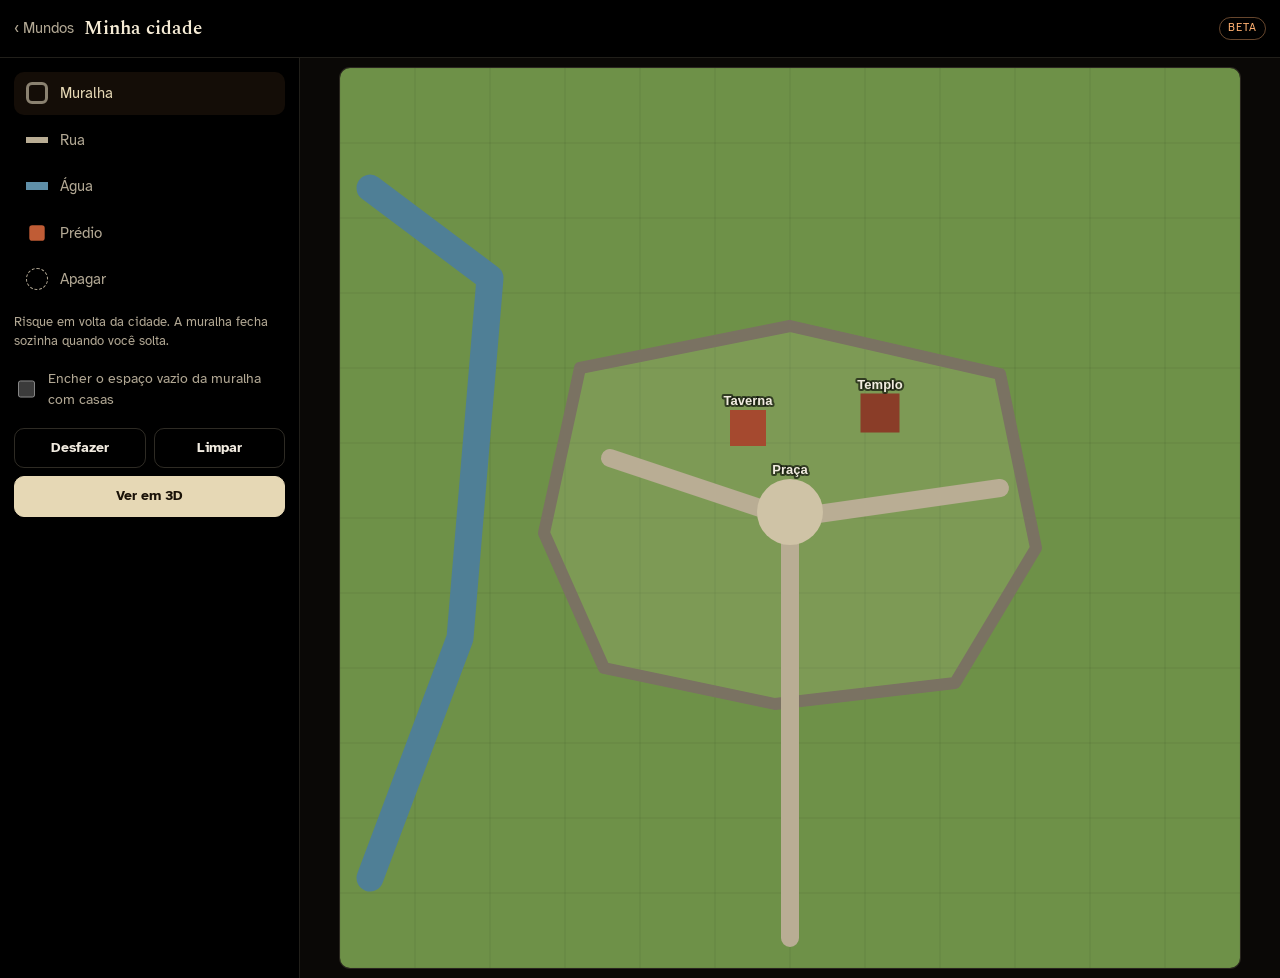
==== site/cidade-beta.html @ bd9c391f "Páginas da cidade conferem a versão sozinhas (o iPhone mostrava a versão velha) Co-Authored-By: Clau" ====
<!doctype html>
<html lang="pt-BR">
<head>
<meta charset="utf-8">
<meta name="viewport" content="width=device-width,initial-scale=1,viewport-fit=cover">
<meta name="theme-color" content="#0b0b0d">
<meta name="sm-versao" content="20261113f">
<link rel="icon" href="data:,">
<title>Desenhar cidade · Mundo de UDA</title>
<link rel="stylesheet" href="https://fonts.googleapis.com/css2?family=Spectral:wght@600&family=Atkinson+Hyperlegible:wght@400;700&display=swap">
<link rel="stylesheet" href="js/base.css?v=20261113f">
<style>
/* Cidade desenhada à mão (BETA, 13/11/2026). Escolhe o pincel e risca; "Ver em 3D" abre cidade.html?desenho=1.
   O desenho fica só neste aparelho (localStorage "sm-cidade-beta"); ainda não vai para o banco. */
html,body{height:100%}
body{display:flex;flex-direction:column;overflow:hidden;background:#000}
.cab{display:flex;align-items:center;gap:10px;padding:max(10px,env(safe-area-inset-top,0px)) max(14px,env(safe-area-inset-right,0px)) 10px max(14px,env(safe-area-inset-left,0px));border-bottom:1px solid var(--line)}
.cab input{flex:1;min-width:0;background:transparent;border:0;color:var(--titulo);font:600 19px var(--f-disp);padding:4px 0}
.beta{font-size:11px;letter-spacing:.08em;text-transform:uppercase;color:var(--brasa);border:1px solid rgba(255,176,112,.4);border-radius:99px;padding:2px 8px}
.quadro{flex:1;min-height:0;display:grid;place-items:center;padding:10px;background:#0a0806}
canvas{touch-action:none;border-radius:10px;box-shadow:0 0 0 1px var(--line);max-width:100%;max-height:100%;aspect-ratio:1}
.dica{font-size:13px;color:var(--mute);text-align:center;padding:6px 14px 0;min-height:24px}
.tipos{display:flex;gap:6px;overflow-x:auto;padding:8px max(14px,env(safe-area-inset-left,0px)) 0}
.tipos button{all:unset;cursor:pointer;flex:none;border:1px solid var(--line);border-radius:99px;padding:6px 12px;font-size:13px;color:var(--mute)}
.tipos button[aria-pressed=true]{background:var(--perg);color:#1a1510;border-color:var(--perg);font-weight:700}
.ferr{display:grid;grid-template-columns:repeat(5,1fr);padding:8px 4px 4px}
.ferr button{all:unset;cursor:pointer;display:grid;justify-items:center;gap:3px;padding:6px 2px;font-size:12px;color:var(--mute);border-radius:10px}
.ferr button[aria-pressed=true]{color:var(--perg);background:var(--card)}
.ferr i{width:22px;height:22px;border-radius:6px;display:block}
.chave{display:flex;gap:10px;align-items:center;padding:4px max(14px,env(safe-area-inset-left,0px));font-size:14px;color:var(--mute)}.chave input{width:20px;height:20px;accent-color:#e6d8b5}
.acoes{display:grid;grid-template-columns:1fr 1fr 1.6fr;gap:8px;padding:6px max(14px,env(safe-area-inset-right,0px)) max(12px,env(safe-area-inset-bottom,0px)) max(14px,env(safe-area-inset-left,0px))}
.acoes .bt{padding:11px 6px;font-size:14px}
button:focus-visible{outline:2px solid var(--brasa)}
@media (min-width:900px){body{flex-direction:row;flex-wrap:wrap}.cab{width:100%}.quadro{order:2}.painel{order:1;width:300px;border-right:1px solid var(--line);display:flex;flex-direction:column;justify-content:flex-start;padding-top:14px}.ferr{grid-template-columns:1fr;gap:4px;padding:0 14px}.ferr button{grid-template-columns:22px 1fr;justify-items:start;align-items:center;gap:12px;padding:10px 12px;font-size:15px}.tipos{flex-wrap:wrap;padding:10px 14px}.acoes{grid-template-columns:1fr 1fr;padding:14px}.acoes .pri{grid-column:1/-1}.dica{text-align:left;padding:12px 14px}}
</style>
<script>/* confere a versão como o resto do site (comum.js não entra nesta página): página velha no iPhone recarrega uma vez */
(async () => { const m = document.querySelector('meta[name="sm-versao"]'); if (!m) return; try { const r = await fetch("versao.json?t=" + Date.now(), { cache: "no-store" }); const v = (await r.json()).v; if (!v || v === m.content) return; const k = "sm-recarregou-" + location.pathname + v; if (sessionStorage.getItem(k)) return; sessionStorage.setItem(k, "1"); const u = new URL(location.href); u.searchParams.set("v", v); location.replace(u.href) } catch (e) { } })();
addEventListener("visibilitychange", () => { if (!document.hidden) fetch("versao.json?t=" + Date.now(), { cache: "no-store" }).then(r => r.json()).then(j => { const m = document.querySelector('meta[name="sm-versao"]'); if (m && j.v && j.v !== m.content) { const u = new URL(location.href); u.searchParams.set("v", j.v); location.replace(u.href) } }).catch(() => { }) });</script>
</head>
<body>
<div class="cab">
  <a class="lnk" href="index.html?aba=mundos">‹ Mundos</a>
  <input id="nome" maxlength="40" value="Minha cidade" aria-label="Nome da cidade">
  <span class="beta">beta</span>
</div>
<div class="painel">
  <div class="ferr" role="group" aria-label="Pincel">
    <button type="button" data-f="muralha" aria-pressed="true"><i style="border:3px solid #8a8170"></i>Muralha</button>
    <button type="button" data-f="rua" aria-pressed="false"><i style="background:linear-gradient(transparent 38%,#b9ad94 38% 62%,transparent 62%)"></i>Rua</button>
    <button type="button" data-f="agua" aria-pressed="false"><i style="background:linear-gradient(transparent 30%,#5f8fa8 30% 70%,transparent 70%)"></i>Água</button>
    <button type="button" data-f="predio" aria-pressed="false"><i style="background:#c05c35;border-radius:4px;transform:scale(.7)"></i>Prédio</button>
    <button type="button" data-f="apagar" aria-pressed="false"><i style="border:1.6px dashed var(--mute);border-radius:50%"></i>Apagar</button>
  </div>
  <div class="tipos" id="tipos" hidden role="group" aria-label="Tipo de prédio">
    <button type="button" data-t="casa" aria-pressed="true">Casa</button>
    <button type="button" data-t="taverna" aria-pressed="false">Taverna</button>
    <button type="button" data-t="templo" aria-pressed="false">Templo</button>
    <button type="button" data-t="torre" aria-pressed="false">Torre</button>
    <button type="button" data-t="praca" aria-pressed="false">Praça</button>
  </div>
  <p class="dica" id="dica"></p>
  <label class="chave"><input type="checkbox" id="encher"><span>Encher o espaço vazio da muralha com casas</span></label>
  <div class="acoes">
    <button class="bt sec" id="bt-desfazer" type="button">Desfazer</button>
    <button class="bt sec" id="bt-limpar" type="button">Limpar</button>
    <button class="bt pri" id="bt-3d" type="button">Ver em 3D</button>
  </div>
</div>
<div class="quadro"><canvas id="cv" width="900" height="900" aria-label="Planta da cidade: desenhe com o dedo ou o mouse"></canvas></div>

<script>
const $ = s => document.querySelector(s), cv = $("#cv"), x = cv.getContext("2d"), MEIA = 150, CHAVE = "sm-cidade-beta";
const DICAS = { muralha: "Risque em volta da cidade. A muralha fecha sozinha quando você solta.", rua: "Risque as ruas. Onde a rua cruza a muralha nasce um portão; sem rua, o portão fica ao sul.", agua: "Risque um rio. Para um lago, risque em volta e volte ao começo. Rua por cima da água vira ponte.", predio: "Escolha o tipo e toque onde ele fica.", apagar: "Toque numa rua, rio ou prédio para apagar." };
let F = "muralha", TIPO = "casa", D = ler(), HIST = [], traco = null, LIMPAR = 0;
function ler() { try { const d = JSON.parse(localStorage.getItem(CHAVE)); if (d && typeof d === "object") return { nome: d.nome || "Minha cidade", encher: !!d.encher, muralha: d.muralha || null, ruas: d.ruas || [], agua: d.agua || [], predios: d.predios || [] } } catch (e) { } return exemplo() }
/* primeira vez: um exemplo pronto, para ver como funciona */
function exemplo() { return { nome: "Minha cidade", encher: false, muralha: [[-70, -50], [0, -64], [70, -48], [82, 10], [55, 55], [-5, 62], [-62, 50], [-82, 5]], ruas: [[[0, 140], [0, 0], [-60, -20]], [[0, 0], [70, -10]]], agua: [[[-140, -110], [-100, -80], [-110, 40], [-140, 120]]], predios: [{ x: 0, z: -2, t: "praca" }, { x: -14, z: -30, t: "taverna" }, { x: 30, z: -35, t: "templo" }] } }
function gravar() { D.nome = $("#nome").value.trim() || "Minha cidade"; try { localStorage.setItem(CHAVE, JSON.stringify(D)) } catch (e) { } }
function guardarHist() { HIST.push(JSON.stringify(D)); if (HIST.length > 60) HIST.shift() }
$("#nome").value = D.nome; $("#nome").oninput = gravar;
$("#encher").checked = !!D.encher; $("#encher").onchange = e => { D.encher = e.target.checked; gravar() };

/* metros ⇄ tela */
const k = () => cv.width / (2 * MEIA), aTela = p => [(p[0] + MEIA) * k(), (p[1] + MEIA) * k()];
function aMundo(e) { const r = cv.getBoundingClientRect(); return [Math.round(((e.clientX - r.left) / r.width * 2 - 1) * MEIA * 10) / 10, Math.round(((e.clientY - r.top) / r.height * 2 - 1) * MEIA * 10) / 10] }
/* risco à mão vira poucos pontos (Douglas-Peucker, 2,5 m) */
function simplificar(P, tol) { if (P.length < 3) return P; const a = P[0], b = P[P.length - 1]; let im = 0, dm = 0; for (let i = 1; i < P.length - 1; i++) { const d = dSeg(P[i], a, b); if (d > dm) { dm = d; im = i } } return dm > tol ? simplificar(P.slice(0, im + 1), tol).slice(0, -1).concat(simplificar(P.slice(im), tol)) : [a, b] }
function dSeg(p, a, b) { const dx = b[0] - a[0], dz = b[1] - a[1], L2 = dx * dx + dz * dz || 1, t = Math.max(0, Math.min(1, ((p[0] - a[0]) * dx + (p[1] - a[1]) * dz) / L2)); return Math.hypot(p[0] - a[0] - t * dx, p[1] - a[1] - t * dz) }
const lago = l => l.length >= 3 && Math.hypot(l[0][0] - l[l.length - 1][0], l[0][1] - l[l.length - 1][1]) < 15;   // risco de água que volta ao começo = lago (a cidade 3D usa a mesma regra)
const dLinha = (p, l) => { let d = 1e9; for (let i = 1; i < l.length; i++) d = Math.min(d, dSeg(p, l[i - 1], l[i])); return d };

function desenhar() {
  const K = k(); x.fillStyle = "#6e9148"; x.fillRect(0, 0, cv.width, cv.height);
  x.strokeStyle = "rgba(0,0,0,.08)"; x.lineWidth = 1; for (let m = -MEIA; m <= MEIA; m += 25) { const t = (m + MEIA) * K; x.beginPath(); x.moveTo(t, 0); x.lineTo(t, cv.height); x.moveTo(0, t); x.lineTo(cv.width, t); x.stroke() }
  const linha = (l, cor, larg, fechar) => { if (!l || l.length < 2) return; x.strokeStyle = cor; x.lineWidth = larg * K; x.lineCap = x.lineJoin = "round"; x.beginPath(); l.forEach((p, i) => { const [a, b] = aTela(p); i ? x.lineTo(a, b) : x.moveTo(a, b) }); if (fechar) x.closePath(); x.stroke() };
  D.agua.forEach(l => { if (lago(l)) { x.fillStyle = "#4f7f96"; x.beginPath(); l.forEach((p, i) => { const [a, b] = aTela(p); i ? x.lineTo(a, b) : x.moveTo(a, b) }); x.closePath(); x.fill() } else linha(l, "#4f7f96", 9) });
  if (D.muralha) { x.fillStyle = "rgba(230,216,181,.12)"; x.beginPath(); D.muralha.forEach((p, i) => { const [a, b] = aTela(p); i ? x.lineTo(a, b) : x.moveTo(a, b) }); x.closePath(); x.fill(); linha(D.muralha, "#7a7262", 4, true) }
  D.ruas.forEach(l => linha(l, "#b9ad94", 6));
  const COR = { casa: "#b5512f", taverna: "#a5492f", templo: "#8a3d28", torre: "#6e3424", praca: "#cfc3a6" }, TAM = { casa: 8, taverna: 12, templo: 13, torre: 6, praca: 22 }, NOME = { casa: "Casa", taverna: "Taverna", templo: "Templo", torre: "Torre", praca: "Praça" };
  D.predios.forEach(p => { const [a, b] = aTela([p.x, p.z]), s = TAM[p.t] * K; x.fillStyle = COR[p.t] || COR.casa; if (p.t === "praca") { x.beginPath(); x.arc(a, b, s / 2, 0, 6.29); x.fill() } else x.fillRect(a - s / 2, b - s / 2, s, s);
    x.font = "600 " + Math.round(13 * K / 3) + "px 'Atkinson Hyperlegible',sans-serif"; x.textAlign = "center"; x.lineWidth = 4; x.strokeStyle = "rgba(0,0,0,.6)"; x.strokeText(NOME[p.t], a, b - s / 2 - 5); x.fillStyle = "#f1ebe0"; x.fillText(NOME[p.t], a, b - s / 2 - 5) });
  if (traco) linha(traco.p, F === "agua" ? "#5f8fa8" : F === "rua" ? "#b9ad94" : "#7a7262", F === "agua" ? 9 : F === "rua" ? 6 : 4);
}

cv.addEventListener("pointerdown", e => { cv.setPointerCapture(e.pointerId); const p = aMundo(e);
  if (F === "predio") { guardarHist(); D.predios.push({ x: p[0], z: p[1], t: TIPO }); gravar(); desenhar(); return }
  if (F === "apagar") { apagarPerto(p); return }
  traco = { id: e.pointerId, p: [p] }; desenhar() });
cv.addEventListener("pointermove", e => { if (!traco || e.pointerId !== traco.id) return; const p = aMundo(e), u = traco.p[traco.p.length - 1]; if (Math.hypot(p[0] - u[0], p[1] - u[1]) > 1.5) { traco.p.push(p); desenhar() } });
const soltar = e => { if (!traco || e.pointerId !== traco.id) return; let P = simplificar(traco.p, 2.5); traco = null;
  if (P.length >= 2 && Math.hypot(P[0][0] - P[P.length - 1][0], P[0][1] - P[P.length - 1][1]) + P.length > 4) { guardarHist();
    if (F === "muralha") { if (Math.hypot(P[0][0] - P[P.length - 1][0], P[0][1] - P[P.length - 1][1]) < 12) P.pop(); if (P.length >= 3) D.muralha = P; else HIST.pop() }
    else (F === "rua" ? D.ruas : D.agua).push(P); gravar() }
  desenhar() };
cv.addEventListener("pointerup", soltar); cv.addEventListener("pointercancel", soltar);
function apagarPerto(p) {
  let melhor = null, dm = 10;
  D.predios.forEach((q, i) => { const d = Math.hypot(q.x - p[0], q.z - p[1]); if (d < dm) { dm = d; melhor = () => D.predios.splice(i, 1) } });
  D.ruas.forEach((l, i) => { const d = dLinha(p, l); if (d < dm) { dm = d; melhor = () => D.ruas.splice(i, 1) } });
  D.agua.forEach((l, i) => { const d = dLinha(p, l); if (d < dm) { dm = d; melhor = () => D.agua.splice(i, 1) } });
  if (D.muralha) { const d = dLinha(p, [...D.muralha, D.muralha[0]]); if (d < dm) { dm = d; melhor = () => D.muralha = null } }
  if (melhor) { guardarHist(); melhor(); gravar(); desenhar() }
}

document.querySelectorAll(".ferr [data-f]").forEach(b => b.onclick = () => { F = b.dataset.f; document.querySelectorAll(".ferr [data-f]").forEach(c => c.setAttribute("aria-pressed", String(c === b))); $("#tipos").hidden = F !== "predio"; $("#dica").textContent = DICAS[F] });
document.querySelectorAll("#tipos [data-t]").forEach(b => b.onclick = () => { TIPO = b.dataset.t; document.querySelectorAll("#tipos [data-t]").forEach(c => c.setAttribute("aria-pressed", String(c === b))) });
$("#bt-desfazer").onclick = () => { const h = HIST.pop(); if (h) { D = JSON.parse(h); gravar(); desenhar() } };
$("#bt-limpar").onclick = e => { const b = e.currentTarget; if (!LIMPAR) { LIMPAR = 1; b.textContent = "Toque de novo"; setTimeout(() => { LIMPAR = 0; b.textContent = "Limpar" }, 2500); return }
  LIMPAR = 0; b.textContent = "Limpar"; guardarHist(); D = { nome: D.nome, encher: D.encher, muralha: null, ruas: [], agua: [], predios: [] }; gravar(); desenhar() };
$("#bt-3d").onclick = () => { gravar(); location.href = "cidade.html?desenho=1&v=" + encodeURIComponent((document.querySelector('meta[name="sm-versao"]') || {}).content || "") + "&nome=" + encodeURIComponent(D.nome) };
$("#dica").textContent = DICAS[F]; gravar(); desenhar();
</script>
</body>
</html>
---- site/js/base.css ----
/* Sala de Mesa: visual Brasa viva (aprovado em 04/11/2026). Preto puro, pergaminho e brasa. Um só visual, não muda com o tema do aparelho.
   Desde 06/11/2026: Entrar e Mesa com um sombreado parado (js/brasa.js, sem fagulhas); Início com o mundo em 3D no topo (js/globo.js). */
:root{
  --bg:#000; --ink:#f1ebe0; --mute:#b2a894; --line:rgba(230,216,181,.14); --card:#140d07; --campo:#150e08; --borda:rgba(230,216,181,.2);
  --erro:#ff9a6a; --ok:#b9d3a6; --perg:#e6d8b5; --brasa:#ffb070; --titulo:#f6ecd6;
  --f-disp:"Spectral",Georgia,serif; --f-ui:"Atkinson Hyperlegible",system-ui,-apple-system,sans-serif;
  color-scheme:dark;
}
*{box-sizing:border-box}
html,body{margin:0;background:var(--bg);color:var(--ink)}
body{font:16px/1.5 var(--f-ui);-webkit-text-size-adjust:100%}
[hidden]{display:none!important}
/* fundo animado (js/brasa.js): atrás de tudo, sem pegar toque */
.sm-fundo,.sm-veu{position:fixed;inset:0;width:100%;height:100%;pointer-events:none;z-index:0}
.pag{position:relative;z-index:1;max-width:560px;margin:0 auto;padding:max(18px,env(safe-area-inset-top,0px)) max(16px,env(safe-area-inset-right,0px)) max(40px,env(safe-area-inset-bottom,0px)) max(16px,env(safe-area-inset-left,0px));display:grid;gap:26px}
h1{font:600 44px/1.05 var(--f-disp);margin:0;text-wrap:balance;color:var(--titulo)}
h2{font:600 22px/1.2 var(--f-disp);margin:0 0 10px;text-wrap:balance;color:var(--perg)}
@media (max-width:480px){h1{font-size:38px}}
p{margin:0}
a{color:inherit}
.mute{color:var(--mute)}
.nota{color:var(--mute);font-size:14px}
.topo{display:flex;justify-content:space-between;align-items:baseline;gap:12px}
.lnk{background:none;border:0;color:var(--mute);font:inherit;font-size:15px;padding:6px 0;cursor:pointer;text-decoration:none}
.bt{display:block;width:100%;border-radius:10px;padding:13px 0;text-align:center;font:700 16px/1.2 var(--f-ui);background:var(--perg);color:#1a1208;border:1px solid var(--perg);cursor:pointer;text-decoration:none}
.bt.sec{background:transparent;color:var(--ink);border-color:var(--borda)}
.bt:disabled{opacity:.45;cursor:default}
.bt.conf,.mini-bt.conf{background:#5a2a22;border-color:#5a2a22;color:var(--ink)}
.duas{display:grid;grid-template-columns:1fr 1fr;gap:10px}
.campo{display:grid;gap:6px}
.campo span{font-size:14px;color:var(--mute)}
input,select{width:100%;font:16px var(--f-ui);color:var(--ink);background:var(--campo);border:1px solid var(--borda);border-radius:10px;padding:12px 13px}
input:focus-visible,select:focus-visible,button:focus-visible,a:focus-visible{outline:2px solid var(--perg);outline-offset:2px}
.form{display:grid;gap:12px}
.caixa{background:rgba(30,16,6,.55);border:1px solid rgba(255,160,90,.28);border-radius:12px;padding:16px;display:grid;gap:12px}
.msg{font-size:14px;min-height:1em}
.msg.erro{color:var(--erro)}.msg.ok{color:var(--ok)}
.lista{display:grid}
.item{display:grid;grid-template-columns:1fr auto;gap:2px 12px;align-items:center;padding:14px 2px;border-bottom:1px solid var(--line);background:none;border-left:0;border-right:0;border-top:0;color:inherit;font:inherit;text-align:left;width:100%;cursor:pointer;text-decoration:none}
.item b{font-weight:700}
.item small{grid-column:1;color:var(--mute);font-size:14px}
.item .seta{grid-row:1/3;grid-column:2;color:var(--mute);font-size:20px}
.vazio{color:var(--mute);padding:6px 0 2px}
.tag{font-size:12px;font-weight:700;border:1px solid var(--borda);border-radius:10px;padding:2px 8px;color:var(--mute)}
.mini-bt{background:transparent;color:var(--ink);border:1px solid var(--borda);border-radius:9px;padding:6px 10px;font:700 13px var(--f-ui);cursor:pointer;text-decoration:none;white-space:nowrap}
.marca{font:600 52px/1 var(--f-disp);color:var(--titulo)}
.codigo{font:600 38px/1 var(--f-disp);letter-spacing:.14em;color:var(--brasa)}
@media (max-width:480px){.marca{font-size:44px}}
/* cena "centro" (Entrar e Mesa): coluna no meio da tela */
.centro{text-align:center}
@media (prefers-reduced-motion:reduce){*{transition:none!important;animation:none!important}}
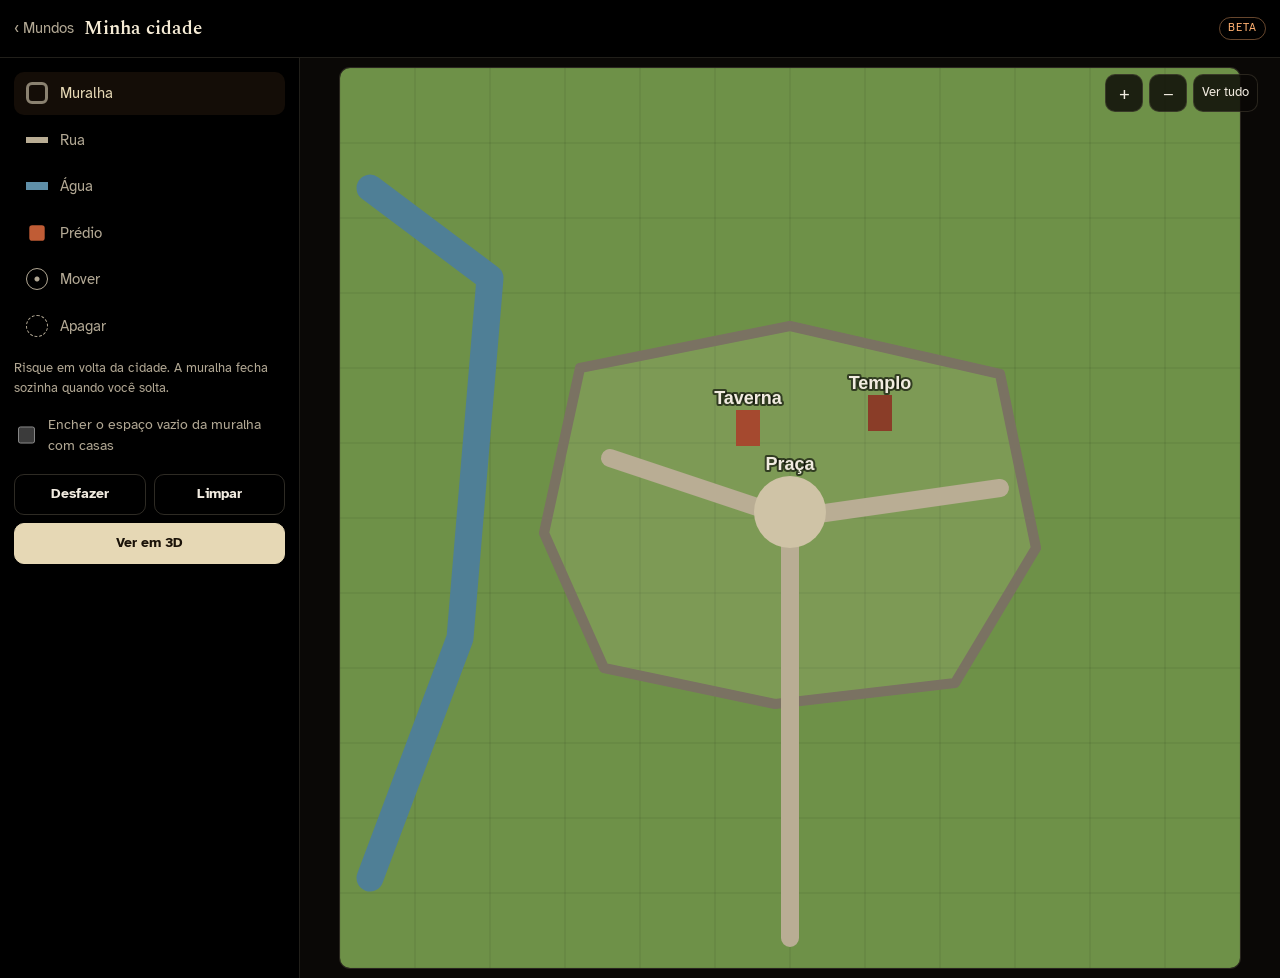
==== commit 92b25250: "Cidade beta: zoom no desenho (dois dedos, rodinha, + e −, Ver tudo) e ferramenta Mover; traço mais f" ====
--- a/site/cidade-beta.html
+++ b/site/cidade-beta.html
@@ -4,11 +4,11 @@
 <meta charset="utf-8">
 <meta name="viewport" content="width=device-width,initial-scale=1,viewport-fit=cover">
 <meta name="theme-color" content="#0b0b0d">
-<meta name="sm-versao" content="20261113f">
+<meta name="sm-versao" content="20261113g">
 <link rel="icon" href="data:,">
 <title>Desenhar cidade · Mundo de UDA</title>
 <link rel="stylesheet" href="https://fonts.googleapis.com/css2?family=Spectral:wght@600&family=Atkinson+Hyperlegible:wght@400;700&display=swap">
-<link rel="stylesheet" href="js/base.css?v=20261113f">
+<link rel="stylesheet" href="js/base.css?v=20261113g">
 <style>
 /* Cidade desenhada à mão (BETA, 13/11/2026). Escolhe o pincel e risca; "Ver em 3D" abre cidade.html?desenho=1.
    O desenho fica só neste aparelho (localStorage "sm-cidade-beta"); ainda não vai para o banco. */
@@ -17,13 +17,14 @@
 .cab{display:flex;align-items:center;gap:10px;padding:max(10px,env(safe-area-inset-top,0px)) max(14px,env(safe-area-inset-right,0px)) 10px max(14px,env(safe-area-inset-left,0px));border-bottom:1px solid var(--line)}
 .cab input{flex:1;min-width:0;background:transparent;border:0;color:var(--titulo);font:600 19px var(--f-disp);padding:4px 0}
 .beta{font-size:11px;letter-spacing:.08em;text-transform:uppercase;color:var(--brasa);border:1px solid rgba(255,176,112,.4);border-radius:99px;padding:2px 8px}
-.quadro{flex:1;min-height:0;display:grid;place-items:center;padding:10px;background:#0a0806}
+.zoom{position:absolute;right:16px;top:16px;z-index:2;display:flex;gap:6px;align-items:center}.zoom button{all:unset;cursor:pointer;min-width:38px;height:38px;padding:0 8px;box-sizing:border-box;display:grid;place-items:center;border-radius:10px;background:rgba(10,8,6,.82);border:1px solid var(--line);color:var(--ink);font-size:18px}.zoom #z-tudo{font-size:13px}.zoom span{font-size:12px;color:var(--ink);text-shadow:0 1px 2px #000}
+.quadro{position:relative;flex:1;min-height:0;display:grid;place-items:center;padding:10px;background:#0a0806}
 canvas{touch-action:none;border-radius:10px;box-shadow:0 0 0 1px var(--line);max-width:100%;max-height:100%;aspect-ratio:1}
 .dica{font-size:13px;color:var(--mute);text-align:center;padding:6px 14px 0;min-height:24px}
 .tipos{display:flex;gap:6px;overflow-x:auto;padding:8px max(14px,env(safe-area-inset-left,0px)) 0}
 .tipos button{all:unset;cursor:pointer;flex:none;border:1px solid var(--line);border-radius:99px;padding:6px 12px;font-size:13px;color:var(--mute)}
 .tipos button[aria-pressed=true]{background:var(--perg);color:#1a1510;border-color:var(--perg);font-weight:700}
-.ferr{display:grid;grid-template-columns:repeat(5,1fr);padding:8px 4px 4px}
+.ferr{display:grid;grid-template-columns:repeat(6,1fr);padding:8px 4px 4px}
 .ferr button{all:unset;cursor:pointer;display:grid;justify-items:center;gap:3px;padding:6px 2px;font-size:12px;color:var(--mute);border-radius:10px}
 .ferr button[aria-pressed=true]{color:var(--perg);background:var(--card)}
 .ferr i{width:22px;height:22px;border-radius:6px;display:block}
@@ -49,6 +50,7 @@
     <button type="button" data-f="rua" aria-pressed="false"><i style="background:linear-gradient(transparent 38%,#b9ad94 38% 62%,transparent 62%)"></i>Rua</button>
     <button type="button" data-f="agua" aria-pressed="false"><i style="background:linear-gradient(transparent 30%,#5f8fa8 30% 70%,transparent 70%)"></i>Água</button>
     <button type="button" data-f="predio" aria-pressed="false"><i style="background:#c05c35;border-radius:4px;transform:scale(.7)"></i>Prédio</button>
+    <button type="button" data-f="mover" aria-pressed="false"><i style="border:1.6px solid var(--mute);border-radius:50%;background:radial-gradient(circle,var(--mute) 0 2px,transparent 3px)"></i>Mover</button>
     <button type="button" data-f="apagar" aria-pressed="false"><i style="border:1.6px dashed var(--mute);border-radius:50%"></i>Apagar</button>
   </div>
   <div class="tipos" id="tipos" hidden role="group" aria-label="Tipo de prédio">
@@ -66,11 +68,11 @@
     <button class="bt pri" id="bt-3d" type="button">Ver em 3D</button>
   </div>
 </div>
-<div class="quadro"><canvas id="cv" width="900" height="900" aria-label="Planta da cidade: desenhe com o dedo ou o mouse"></canvas></div>
+<div class="quadro"><div class="zoom" role="group" aria-label="Zoom"><button type="button" id="z-mais" aria-label="Aproximar">+</button><button type="button" id="z-menos" aria-label="Afastar">−</button><button type="button" id="z-tudo">Ver tudo</button><span id="zoom-n"></span></div><canvas id="cv" width="900" height="900" aria-label="Planta da cidade: desenhe com o dedo ou o mouse"></canvas></div>
 
 <script>
 const $ = s => document.querySelector(s), cv = $("#cv"), x = cv.getContext("2d"), MEIA = 150, CHAVE = "sm-cidade-beta";
-const DICAS = { muralha: "Risque em volta da cidade. A muralha fecha sozinha quando você solta.", rua: "Risque as ruas. Onde a rua cruza a muralha nasce um portão; sem rua, o portão fica ao sul.", agua: "Risque um rio. Para um lago, risque em volta e volte ao começo. Rua por cima da água vira ponte.", predio: "Escolha o tipo e toque onde ele fica.", apagar: "Toque numa rua, rio ou prédio para apagar." };
+const DICAS = { muralha: "Risque em volta da cidade. A muralha fecha sozinha quando você solta.", rua: "Risque as ruas. Onde a rua cruza a muralha nasce um portão; sem rua, o portão fica ao sul.", agua: "Risque um rio. Para um lago, risque em volta e volte ao começo. Rua por cima da água vira ponte.", predio: "Escolha o tipo e toque onde ele fica.", apagar: "Toque numa rua, rio ou prédio para apagar.", mover: "Arraste para andar pelo desenho. Dois dedos aproximam e afastam." };
 let F = "muralha", TIPO = "casa", D = ler(), HIST = [], traco = null, LIMPAR = 0;
 function ler() { try { const d = JSON.parse(localStorage.getItem(CHAVE)); if (d && typeof d === "object") return { nome: d.nome || "Minha cidade", encher: !!d.encher, muralha: d.muralha || null, ruas: d.ruas || [], agua: d.agua || [], predios: d.predios || [] } } catch (e) { } return exemplo() }
 /* primeira vez: um exemplo pronto, para ver como funciona */
@@ -80,10 +82,16 @@
 $("#nome").value = D.nome; $("#nome").oninput = gravar;
 $("#encher").checked = !!D.encher; $("#encher").onchange = e => { D.encher = e.target.checked; gravar() };
 
-/* metros ⇄ tela */
-const k = () => cv.width / (2 * MEIA), aTela = p => [(p[0] + MEIA) * k(), (p[1] + MEIA) * k()];
-function aMundo(e) { const r = cv.getBoundingClientRect(); return [Math.round(((e.clientX - r.left) / r.width * 2 - 1) * MEIA * 10) / 10, Math.round(((e.clientY - r.top) / r.height * 2 - 1) * MEIA * 10) / 10] }
-/* risco à mão vira poucos pontos (Douglas-Peucker, 2,5 m) */
+/* metros ⇄ tela, com zoom (13/11): V.z = aproximação (1 = cidade inteira, até 8), V.x/V.y = ponto do mapa no meio da tela */
+const V = { z: 1, x: 0, y: 0 };
+const k = () => cv.width / (2 * MEIA) * V.z, aTela = p => [(p[0] - V.x) * k() + cv.width / 2, (p[1] - V.y) * k() + cv.height / 2];
+const pxCanvas = e => { const r = cv.getBoundingClientRect(); return [(e.clientX - r.left) / r.width * cv.width, (e.clientY - r.top) / r.height * cv.height] };
+const deCanvas = q => [Math.round(((q[0] - cv.width / 2) / k() + V.x) * 10) / 10, Math.round(((q[1] - cv.height / 2) / k() + V.y) * 10) / 10];
+const aMundo = e => deCanvas(pxCanvas(e));
+function prender() { const meia = MEIA - MEIA / V.z; V.z = Math.max(1, Math.min(8, V.z)); V.x = Math.max(-meia, Math.min(meia, V.x)); V.y = Math.max(-meia, Math.min(meia, V.y)) }
+/* aproxima mantendo parado o ponto q (em pixels do canvas) */
+function zoomEm(q, fator) { const antes = deCanvas(q); V.z *= fator; prender(); const depois = deCanvas(q); V.x += antes[0] - depois[0]; V.y += antes[1] - depois[1]; prender(); desenhar(); $("#zoom-n").textContent = V.z > 1.05 ? V.z.toFixed(1).replace(".", ",") + "×" : "" }
+/* risco à mão vira poucos pontos (Douglas-Peucker); com zoom a tolerância diminui e o traço fica mais fiel */
 function simplificar(P, tol) { if (P.length < 3) return P; const a = P[0], b = P[P.length - 1]; let im = 0, dm = 0; for (let i = 1; i < P.length - 1; i++) { const d = dSeg(P[i], a, b); if (d > dm) { dm = d; im = i } } return dm > tol ? simplificar(P.slice(0, im + 1), tol).slice(0, -1).concat(simplificar(P.slice(im), tol)) : [a, b] }
 function dSeg(p, a, b) { const dx = b[0] - a[0], dz = b[1] - a[1], L2 = dx * dx + dz * dz || 1, t = Math.max(0, Math.min(1, ((p[0] - a[0]) * dx + (p[1] - a[1]) * dz) / L2)); return Math.hypot(p[0] - a[0] - t * dx, p[1] - a[1] - t * dz) }
 const lago = l => l.length >= 3 && Math.hypot(l[0][0] - l[l.length - 1][0], l[0][1] - l[l.length - 1][1]) < 15;   // risco de água que volta ao começo = lago (a cidade 3D usa a mesma regra)
@@ -91,30 +99,49 @@
 
 function desenhar() {
   const K = k(); x.fillStyle = "#6e9148"; x.fillRect(0, 0, cv.width, cv.height);
-  x.strokeStyle = "rgba(0,0,0,.08)"; x.lineWidth = 1; for (let m = -MEIA; m <= MEIA; m += 25) { const t = (m + MEIA) * K; x.beginPath(); x.moveTo(t, 0); x.lineTo(t, cv.height); x.moveTo(0, t); x.lineTo(cv.width, t); x.stroke() }
+  /* grade de 25 m; com bastante zoom ganha linhas de 5 m */
+  const grade = (passo, cor) => { x.strokeStyle = cor; x.lineWidth = 1; x.beginPath(); for (let m = -MEIA; m <= MEIA; m += passo) { const [t] = aTela([m, 0]), [, u] = aTela([0, m]); x.moveTo(t, 0); x.lineTo(t, cv.height); x.moveTo(0, u); x.lineTo(cv.width, u) } x.stroke() };
+  if (V.z >= 3) grade(5, "rgba(0,0,0,.05)"); grade(25, "rgba(0,0,0,.1)");
   const linha = (l, cor, larg, fechar) => { if (!l || l.length < 2) return; x.strokeStyle = cor; x.lineWidth = larg * K; x.lineCap = x.lineJoin = "round"; x.beginPath(); l.forEach((p, i) => { const [a, b] = aTela(p); i ? x.lineTo(a, b) : x.moveTo(a, b) }); if (fechar) x.closePath(); x.stroke() };
   D.agua.forEach(l => { if (lago(l)) { x.fillStyle = "#4f7f96"; x.beginPath(); l.forEach((p, i) => { const [a, b] = aTela(p); i ? x.lineTo(a, b) : x.moveTo(a, b) }); x.closePath(); x.fill() } else linha(l, "#4f7f96", 9) });
-  if (D.muralha) { x.fillStyle = "rgba(230,216,181,.12)"; x.beginPath(); D.muralha.forEach((p, i) => { const [a, b] = aTela(p); i ? x.lineTo(a, b) : x.moveTo(a, b) }); x.closePath(); x.fill(); linha(D.muralha, "#7a7262", 4, true) }
+  if (D.muralha) { x.fillStyle = "rgba(230,216,181,.12)"; x.beginPath(); D.muralha.forEach((p, i) => { const [a, b] = aTela(p); i ? x.lineTo(a, b) : x.moveTo(a, b) }); x.closePath(); x.fill(); linha(D.muralha, "#7a7262", 3.4, true) }
   D.ruas.forEach(l => linha(l, "#b9ad94", 6));
-  const COR = { casa: "#b5512f", taverna: "#a5492f", templo: "#8a3d28", torre: "#6e3424", praca: "#cfc3a6" }, TAM = { casa: 8, taverna: 12, templo: 13, torre: 6, praca: 22 }, NOME = { casa: "Casa", taverna: "Taverna", templo: "Templo", torre: "Torre", praca: "Praça" };
-  D.predios.forEach(p => { const [a, b] = aTela([p.x, p.z]), s = TAM[p.t] * K; x.fillStyle = COR[p.t] || COR.casa; if (p.t === "praca") { x.beginPath(); x.arc(a, b, s / 2, 0, 6.29); x.fill() } else x.fillRect(a - s / 2, b - s / 2, s, s);
-    x.font = "600 " + Math.round(13 * K / 3) + "px 'Atkinson Hyperlegible',sans-serif"; x.textAlign = "center"; x.lineWidth = 4; x.strokeStyle = "rgba(0,0,0,.6)"; x.strokeText(NOME[p.t], a, b - s / 2 - 5); x.fillStyle = "#f1ebe0"; x.fillText(NOME[p.t], a, b - s / 2 - 5) });
-  if (traco) linha(traco.p, F === "agua" ? "#5f8fa8" : F === "rua" ? "#b9ad94" : "#7a7262", F === "agua" ? 9 : F === "rua" ? 6 : 4);
+  const COR = { casa: "#b5512f", taverna: "#a5492f", templo: "#8a3d28", torre: "#6e3424", praca: "#cfc3a6" }, TAM = { casa: [6, 10], taverna: [8, 12], templo: [8, 12], torre: [4, 4], praca: [24, 24] }, NOME = { casa: "Casa", taverna: "Taverna", templo: "Templo", torre: "Torre", praca: "Praça" };
+  D.predios.forEach(p => { const [a, b] = aTela([p.x, p.z]), [w, h] = (TAM[p.t] || TAM.casa).map(v => v * K); x.fillStyle = COR[p.t] || COR.casa; if (p.t === "praca") { x.beginPath(); x.arc(a, b, w / 2, 0, 6.29); x.fill() } else x.fillRect(a - w / 2, b - h / 2, w, h);
+    x.font = "600 " + Math.round(Math.max(18, Math.min(30, 4 * K))) + "px 'Atkinson Hyperlegible',sans-serif"; x.textAlign = "center"; x.lineWidth = 4; x.strokeStyle = "rgba(0,0,0,.6)"; x.strokeText(NOME[p.t], a, b - h / 2 - 6); x.fillStyle = "#f1ebe0"; x.fillText(NOME[p.t], a, b - h / 2 - 6) });
+  if (traco) linha(traco.p, F === "agua" ? "#5f8fa8" : F === "rua" ? "#b9ad94" : "#7a7262", F === "agua" ? 9 : F === "rua" ? 6 : 3.4);
 }
 
-cv.addEventListener("pointerdown", e => { cv.setPointerCapture(e.pointerId); const p = aMundo(e);
+/* dedos na tela: 1 dedo desenha (ou arrasta, com Mover); 2 dedos aproximam e arrastam, e cancelam o risco que tinha começado */
+const DEDOS = new Map(); let pinca = null, arrasto = null;
+cv.addEventListener("pointerdown", e => { cv.setPointerCapture(e.pointerId); DEDOS.set(e.pointerId, pxCanvas(e));
+  if (DEDOS.size === 2) { traco = null; const [a, b] = [...DEDOS.values()]; pinca = { d: Math.hypot(a[0] - b[0], a[1] - b[1]), m: [(a[0] + b[0]) / 2, (a[1] + b[1]) / 2] }; desenhar(); return }
+  if (DEDOS.size > 2) return;
+  const p = aMundo(e);
+  if (F === "mover") { arrasto = pxCanvas(e); return }
   if (F === "predio") { guardarHist(); D.predios.push({ x: p[0], z: p[1], t: TIPO }); gravar(); desenhar(); return }
   if (F === "apagar") { apagarPerto(p); return }
   traco = { id: e.pointerId, p: [p] }; desenhar() });
-cv.addEventListener("pointermove", e => { if (!traco || e.pointerId !== traco.id) return; const p = aMundo(e), u = traco.p[traco.p.length - 1]; if (Math.hypot(p[0] - u[0], p[1] - u[1]) > 1.5) { traco.p.push(p); desenhar() } });
-const soltar = e => { if (!traco || e.pointerId !== traco.id) return; let P = simplificar(traco.p, 2.5); traco = null;
-  if (P.length >= 2 && Math.hypot(P[0][0] - P[P.length - 1][0], P[0][1] - P[P.length - 1][1]) + P.length > 4) { guardarHist();
-    if (F === "muralha") { if (Math.hypot(P[0][0] - P[P.length - 1][0], P[0][1] - P[P.length - 1][1]) < 12) P.pop(); if (P.length >= 3) D.muralha = P; else HIST.pop() }
+cv.addEventListener("pointermove", e => { if (!DEDOS.has(e.pointerId)) return; DEDOS.set(e.pointerId, pxCanvas(e));
+  if (pinca && DEDOS.size === 2) { const [a, b] = [...DEDOS.values()], d = Math.hypot(a[0] - b[0], a[1] - b[1]), m = [(a[0] + b[0]) / 2, (a[1] + b[1]) / 2];
+    V.x -= (m[0] - pinca.m[0]) / k(); V.y -= (m[1] - pinca.m[1]) / k(); prender(); zoomEm(m, d / (pinca.d || d)); pinca = { d, m }; return }
+  if (arrasto) { const q = pxCanvas(e); V.x -= (q[0] - arrasto[0]) / k(); V.y -= (q[1] - arrasto[1]) / k(); arrasto = q; prender(); desenhar(); return }
+  if (!traco || e.pointerId !== traco.id) return; const p = aMundo(e), u = traco.p[traco.p.length - 1]; if (Math.hypot(p[0] - u[0], p[1] - u[1]) > 1.5 / V.z) { traco.p.push(p); desenhar() } });
+const soltar = e => { DEDOS.delete(e.pointerId); if (DEDOS.size < 2) pinca = null; if (!DEDOS.size) arrasto = null;
+  if (!traco || e.pointerId !== traco.id) return; let P = simplificar(traco.p, Math.max(.4, 2.5 / V.z)); traco = null;
+  const comp = P.reduce((s, q, i) => i ? s + Math.hypot(q[0] - P[i - 1][0], q[1] - P[i - 1][1]) : 0, 0);
+  if (P.length >= 2 && comp > 2) { guardarHist();
+    if (F === "muralha") { if (Math.hypot(P[0][0] - P[P.length - 1][0], P[0][1] - P[P.length - 1][1]) < Math.max(4, 12 / V.z)) P.pop(); if (P.length >= 3) D.muralha = P; else HIST.pop() }
     else (F === "rua" ? D.ruas : D.agua).push(P); gravar() }
   desenhar() };
 cv.addEventListener("pointerup", soltar); cv.addEventListener("pointercancel", soltar);
+/* computador: rodinha do mouse aproxima onde o mouse está */
+cv.addEventListener("wheel", e => { e.preventDefault(); zoomEm(pxCanvas(e), e.deltaY < 0 ? 1.2 : 1 / 1.2) }, { passive: false });
+$("#z-mais").onclick = () => zoomEm([cv.width / 2, cv.height / 2], 1.5);
+$("#z-menos").onclick = () => zoomEm([cv.width / 2, cv.height / 2], 1 / 1.5);
+$("#z-tudo").onclick = () => { V.z = 1; V.x = V.y = 0; zoomEm([cv.width / 2, cv.height / 2], 1) };
 function apagarPerto(p) {
-  let melhor = null, dm = 10;
+  let melhor = null, dm = Math.max(2, 10 / V.z);
   D.predios.forEach((q, i) => { const d = Math.hypot(q.x - p[0], q.z - p[1]); if (d < dm) { dm = d; melhor = () => D.predios.splice(i, 1) } });
   D.ruas.forEach((l, i) => { const d = dLinha(p, l); if (d < dm) { dm = d; melhor = () => D.ruas.splice(i, 1) } });
   D.agua.forEach((l, i) => { const d = dLinha(p, l); if (d < dm) { dm = d; melhor = () => D.agua.splice(i, 1) } });
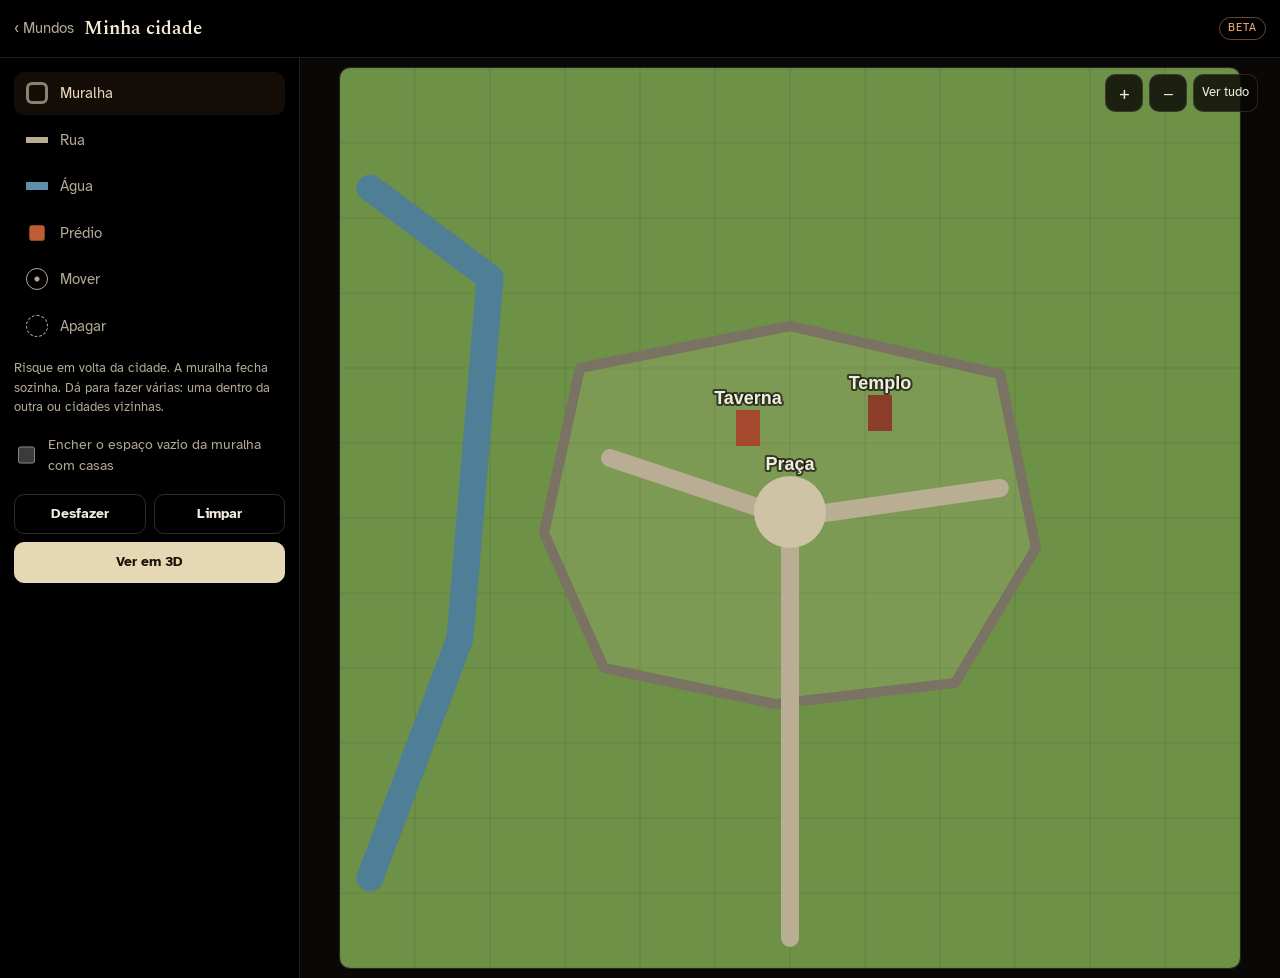
==== commit 72999c68: "Cidade beta: várias muralhas, Mover arrasta o que já foi desenhado e gira prédios, área de 600 m com" ====
--- a/site/cidade-beta.html
+++ b/site/cidade-beta.html
@@ -4,11 +4,11 @@
 <meta charset="utf-8">
 <meta name="viewport" content="width=device-width,initial-scale=1,viewport-fit=cover">
 <meta name="theme-color" content="#0b0b0d">
-<meta name="sm-versao" content="20261113g">
+<meta name="sm-versao" content="20261113h">
 <link rel="icon" href="data:,">
 <title>Desenhar cidade · Mundo de UDA</title>
 <link rel="stylesheet" href="https://fonts.googleapis.com/css2?family=Spectral:wght@600&family=Atkinson+Hyperlegible:wght@400;700&display=swap">
-<link rel="stylesheet" href="js/base.css?v=20261113g">
+<link rel="stylesheet" href="js/base.css?v=20261113h">
 <style>
 /* Cidade desenhada à mão (BETA, 13/11/2026). Escolhe o pincel e risca; "Ver em 3D" abre cidade.html?desenho=1.
    O desenho fica só neste aparelho (localStorage "sm-cidade-beta"); ainda não vai para o banco. */
@@ -28,6 +28,7 @@
 .ferr button{all:unset;cursor:pointer;display:grid;justify-items:center;gap:3px;padding:6px 2px;font-size:12px;color:var(--mute);border-radius:10px}
 .ferr button[aria-pressed=true]{color:var(--perg);background:var(--card)}
 .ferr i{width:22px;height:22px;border-radius:6px;display:block}
+.giro{position:absolute;left:16px;bottom:16px;z-index:2;display:flex;gap:6px;align-items:center;padding:6px 8px;border-radius:12px;background:rgba(10,8,6,.85);border:1px solid var(--line);color:var(--ink);font-size:13px}.giro .bt{padding:7px 9px;font-size:13px}   /* flutua sobre o desenho: não empurra o quadro no meio do arrasto */
 .chave{display:flex;gap:10px;align-items:center;padding:4px max(14px,env(safe-area-inset-left,0px));font-size:14px;color:var(--mute)}.chave input{width:20px;height:20px;accent-color:#e6d8b5}
 .acoes{display:grid;grid-template-columns:1fr 1fr 1.6fr;gap:8px;padding:6px max(14px,env(safe-area-inset-right,0px)) max(12px,env(safe-area-inset-bottom,0px)) max(14px,env(safe-area-inset-left,0px))}
 .acoes .bt{padding:11px 6px;font-size:14px}
@@ -68,29 +69,29 @@
     <button class="bt pri" id="bt-3d" type="button">Ver em 3D</button>
   </div>
 </div>
-<div class="quadro"><div class="zoom" role="group" aria-label="Zoom"><button type="button" id="z-mais" aria-label="Aproximar">+</button><button type="button" id="z-menos" aria-label="Afastar">−</button><button type="button" id="z-tudo">Ver tudo</button><span id="zoom-n"></span></div><canvas id="cv" width="900" height="900" aria-label="Planta da cidade: desenhe com o dedo ou o mouse"></canvas></div>
+<div class="quadro"><div class="giro" id="giro" hidden role="group" aria-label="Girar o prédio"><span>Girar:</span><button type="button" class="bt sec" id="g-esq">↺ 15°</button><button type="button" class="bt sec" id="g-dir">↻ 15°</button><button type="button" class="bt sec" id="g-90">90°</button></div><div class="zoom" role="group" aria-label="Zoom"><button type="button" id="z-mais" aria-label="Aproximar">+</button><button type="button" id="z-menos" aria-label="Afastar">−</button><button type="button" id="z-tudo">Ver tudo</button><span id="zoom-n"></span></div><canvas id="cv" width="900" height="900" aria-label="Planta da cidade: desenhe com o dedo ou o mouse"></canvas></div>
 
 <script>
-const $ = s => document.querySelector(s), cv = $("#cv"), x = cv.getContext("2d"), MEIA = 150, CHAVE = "sm-cidade-beta";
-const DICAS = { muralha: "Risque em volta da cidade. A muralha fecha sozinha quando você solta.", rua: "Risque as ruas. Onde a rua cruza a muralha nasce um portão; sem rua, o portão fica ao sul.", agua: "Risque um rio. Para um lago, risque em volta e volte ao começo. Rua por cima da água vira ponte.", predio: "Escolha o tipo e toque onde ele fica.", apagar: "Toque numa rua, rio ou prédio para apagar.", mover: "Arraste para andar pelo desenho. Dois dedos aproximam e afastam." };
+const $ = s => document.querySelector(s), cv = $("#cv"), x = cv.getContext("2d"), MEIA = 300, CHAVE = "sm-cidade-beta";
+const DICAS = { muralha: "Risque em volta da cidade. A muralha fecha sozinha. Dá para fazer várias: uma dentro da outra ou cidades vizinhas.", rua: "Risque as ruas. Onde a rua cruza a muralha nasce um portão; sem rua, o portão fica ao sul.", agua: "Risque um rio. Para um lago, risque em volta e volte ao começo. Rua por cima da água vira ponte.", predio: "Escolha o tipo e toque onde ele fica.", apagar: "Toque numa rua, rio ou prédio para apagar.", mover: "Arraste algo que já está no desenho para mudá-lo de lugar. Toque num prédio para girar. Arrastando o vazio, você anda pelo desenho." };
 let F = "muralha", TIPO = "casa", D = ler(), HIST = [], traco = null, LIMPAR = 0;
-function ler() { try { const d = JSON.parse(localStorage.getItem(CHAVE)); if (d && typeof d === "object") return { nome: d.nome || "Minha cidade", encher: !!d.encher, muralha: d.muralha || null, ruas: d.ruas || [], agua: d.agua || [], predios: d.predios || [] } } catch (e) { } return exemplo() }
+function ler() { try { const d = JSON.parse(localStorage.getItem(CHAVE)); if (d && typeof d === "object") return { nome: d.nome || "Minha cidade", encher: !!d.encher, muralhas: d.muralhas || (d.muralha ? [d.muralha] : []), ruas: d.ruas || [], agua: d.agua || [], predios: d.predios || [] } } catch (e) { } return exemplo() }
 /* primeira vez: um exemplo pronto, para ver como funciona */
-function exemplo() { return { nome: "Minha cidade", encher: false, muralha: [[-70, -50], [0, -64], [70, -48], [82, 10], [55, 55], [-5, 62], [-62, 50], [-82, 5]], ruas: [[[0, 140], [0, 0], [-60, -20]], [[0, 0], [70, -10]]], agua: [[[-140, -110], [-100, -80], [-110, 40], [-140, 120]]], predios: [{ x: 0, z: -2, t: "praca" }, { x: -14, z: -30, t: "taverna" }, { x: 30, z: -35, t: "templo" }] } }
+function exemplo() { return { nome: "Minha cidade", encher: false, muralhas: [[[-70, -50], [0, -64], [70, -48], [82, 10], [55, 55], [-5, 62], [-62, 50], [-82, 5]]], ruas: [[[0, 140], [0, 0], [-60, -20]], [[0, 0], [70, -10]]], agua: [[[-140, -110], [-100, -80], [-110, 40], [-140, 120]]], predios: [{ x: 0, z: -2, t: "praca" }, { x: -14, z: -30, t: "taverna" }, { x: 30, z: -35, t: "templo" }] } }
 function gravar() { D.nome = $("#nome").value.trim() || "Minha cidade"; try { localStorage.setItem(CHAVE, JSON.stringify(D)) } catch (e) { } }
 function guardarHist() { HIST.push(JSON.stringify(D)); if (HIST.length > 60) HIST.shift() }
 $("#nome").value = D.nome; $("#nome").oninput = gravar;
 $("#encher").checked = !!D.encher; $("#encher").onchange = e => { D.encher = e.target.checked; gravar() };
 
 /* metros ⇄ tela, com zoom (13/11): V.z = aproximação (1 = cidade inteira, até 8), V.x/V.y = ponto do mapa no meio da tela */
-const V = { z: 1, x: 0, y: 0 };
+const V = { z: 2, x: 0, y: 0 };   // abre mostrando 300 m, como antes; afastando (até 1×) aparecem os 600 m
 const k = () => cv.width / (2 * MEIA) * V.z, aTela = p => [(p[0] - V.x) * k() + cv.width / 2, (p[1] - V.y) * k() + cv.height / 2];
 const pxCanvas = e => { const r = cv.getBoundingClientRect(); return [(e.clientX - r.left) / r.width * cv.width, (e.clientY - r.top) / r.height * cv.height] };
 const deCanvas = q => [Math.round(((q[0] - cv.width / 2) / k() + V.x) * 10) / 10, Math.round(((q[1] - cv.height / 2) / k() + V.y) * 10) / 10];
 const aMundo = e => deCanvas(pxCanvas(e));
 function prender() { const meia = MEIA - MEIA / V.z; V.z = Math.max(1, Math.min(8, V.z)); V.x = Math.max(-meia, Math.min(meia, V.x)); V.y = Math.max(-meia, Math.min(meia, V.y)) }
 /* aproxima mantendo parado o ponto q (em pixels do canvas) */
-function zoomEm(q, fator) { const antes = deCanvas(q); V.z *= fator; prender(); const depois = deCanvas(q); V.x += antes[0] - depois[0]; V.y += antes[1] - depois[1]; prender(); desenhar(); $("#zoom-n").textContent = V.z > 1.05 ? V.z.toFixed(1).replace(".", ",") + "×" : "" }
+function zoomEm(q, fator) { const antes = deCanvas(q); V.z *= fator; prender(); const depois = deCanvas(q); V.x += antes[0] - depois[0]; V.y += antes[1] - depois[1]; prender(); desenhar(); const q2 = V.z / 2; $("#zoom-n").textContent = Math.abs(q2 - 1) < .05 ? "" : q2.toFixed(1).replace(".", ",") + "×" }
 /* risco à mão vira poucos pontos (Douglas-Peucker); com zoom a tolerância diminui e o traço fica mais fiel */
 function simplificar(P, tol) { if (P.length < 3) return P; const a = P[0], b = P[P.length - 1]; let im = 0, dm = 0; for (let i = 1; i < P.length - 1; i++) { const d = dSeg(P[i], a, b); if (d > dm) { dm = d; im = i } } return dm > tol ? simplificar(P.slice(0, im + 1), tol).slice(0, -1).concat(simplificar(P.slice(im), tol)) : [a, b] }
 function dSeg(p, a, b) { const dx = b[0] - a[0], dz = b[1] - a[1], L2 = dx * dx + dz * dz || 1, t = Math.max(0, Math.min(1, ((p[0] - a[0]) * dx + (p[1] - a[1]) * dz) / L2)); return Math.hypot(p[0] - a[0] - t * dx, p[1] - a[1] - t * dz) }
@@ -104,39 +105,54 @@
   if (V.z >= 3) grade(5, "rgba(0,0,0,.05)"); grade(25, "rgba(0,0,0,.1)");
   const linha = (l, cor, larg, fechar) => { if (!l || l.length < 2) return; x.strokeStyle = cor; x.lineWidth = larg * K; x.lineCap = x.lineJoin = "round"; x.beginPath(); l.forEach((p, i) => { const [a, b] = aTela(p); i ? x.lineTo(a, b) : x.moveTo(a, b) }); if (fechar) x.closePath(); x.stroke() };
   D.agua.forEach(l => { if (lago(l)) { x.fillStyle = "#4f7f96"; x.beginPath(); l.forEach((p, i) => { const [a, b] = aTela(p); i ? x.lineTo(a, b) : x.moveTo(a, b) }); x.closePath(); x.fill() } else linha(l, "#4f7f96", 9) });
-  if (D.muralha) { x.fillStyle = "rgba(230,216,181,.12)"; x.beginPath(); D.muralha.forEach((p, i) => { const [a, b] = aTela(p); i ? x.lineTo(a, b) : x.moveTo(a, b) }); x.closePath(); x.fill(); linha(D.muralha, "#7a7262", 3.4, true) }
+  D.muralhas.forEach(m => { x.fillStyle = "rgba(230,216,181,.12)"; x.beginPath(); m.forEach((p, i) => { const [a, b] = aTela(p); i ? x.lineTo(a, b) : x.moveTo(a, b) }); x.closePath(); x.fill(); linha(m, "#7a7262", 3.4, true) });
   D.ruas.forEach(l => linha(l, "#b9ad94", 6));
   const COR = { casa: "#b5512f", taverna: "#a5492f", templo: "#8a3d28", torre: "#6e3424", praca: "#cfc3a6" }, TAM = { casa: [6, 10], taverna: [8, 12], templo: [8, 12], torre: [4, 4], praca: [24, 24] }, NOME = { casa: "Casa", taverna: "Taverna", templo: "Templo", torre: "Torre", praca: "Praça" };
-  D.predios.forEach(p => { const [a, b] = aTela([p.x, p.z]), [w, h] = (TAM[p.t] || TAM.casa).map(v => v * K); x.fillStyle = COR[p.t] || COR.casa; if (p.t === "praca") { x.beginPath(); x.arc(a, b, w / 2, 0, 6.29); x.fill() } else x.fillRect(a - w / 2, b - h / 2, w, h);
+  D.predios.forEach(p => { const [a, b] = aTela([p.x, p.z]), [w, h] = (TAM[p.t] || TAM.casa).map(v => v * K); x.fillStyle = COR[p.t] || COR.casa; if (p.t === "praca") { x.beginPath(); x.arc(a, b, w / 2, 0, 6.29); x.fill() } else { x.save(); x.translate(a, b); x.rotate((p.r || 0) * Math.PI / 180); x.fillRect(-w / 2, -h / 2, w, h); if (SEL === p) { x.strokeStyle = "#ffb070"; x.lineWidth = 3; x.strokeRect(-w / 2 - 3, -h / 2 - 3, w + 6, h + 6) } x.restore() }
+    if (SEL === p && p.t === "praca") { x.strokeStyle = "#ffb070"; x.lineWidth = 3; x.beginPath(); x.arc(a, b, w / 2 + 3, 0, 6.29); x.stroke() }
     x.font = "600 " + Math.round(Math.max(18, Math.min(30, 4 * K))) + "px 'Atkinson Hyperlegible',sans-serif"; x.textAlign = "center"; x.lineWidth = 4; x.strokeStyle = "rgba(0,0,0,.6)"; x.strokeText(NOME[p.t], a, b - h / 2 - 6); x.fillStyle = "#f1ebe0"; x.fillText(NOME[p.t], a, b - h / 2 - 6) });
   if (traco) linha(traco.p, F === "agua" ? "#5f8fa8" : F === "rua" ? "#b9ad94" : "#7a7262", F === "agua" ? 9 : F === "rua" ? 6 : 3.4);
 }
 
 /* dedos na tela: 1 dedo desenha (ou arrasta, com Mover); 2 dedos aproximam e arrastam, e cancelam o risco que tinha começado */
-const DEDOS = new Map(); let pinca = null, arrasto = null;
+const DEDOS = new Map(); let pinca = null, arrasto = null, levando = null, SEL = null;
+/* o que está embaixo do dedo (prédio primeiro, depois rua, água e muralha); devolve como mover */
+function pegar(p) {
+  const tol = Math.max(2, 9 / V.z), arrastaLinha = l => (dx, dz) => l.forEach(q => { q[0] = Math.round((q[0] + dx) * 10) / 10; q[1] = Math.round((q[1] + dz) * 10) / 10 });
+  let melhor = null, dm = tol;
+  D.predios.forEach(q => { const d = Math.hypot(q.x - p[0], q.z - p[1]) - (q.t === "praca" ? 10 : 3); if (d < dm) { dm = d; melhor = { predio: q, mover: (dx, dz) => { q.x = Math.round((q.x + dx) * 10) / 10; q.z = Math.round((q.z + dz) * 10) / 10 } } } });
+  if (melhor) return melhor;
+  [...D.ruas, ...D.agua].forEach(l => { const d = dLinha(p, l); if (d < dm) { dm = d; melhor = { mover: arrastaLinha(l) } } });
+  D.muralhas.forEach(m => { const d = dLinha(p, [...m, m[0]]); if (d < dm) { dm = d; melhor = { mover: arrastaLinha(m) } } });
+  return melhor;
+}
+function mostrarGiro() { $("#giro").hidden = !SEL || SEL.t === "praca" || F !== "mover" }
+function girar(g) { if (!SEL) return; guardarHist(); SEL.r = (((SEL.r || 0) + g) % 360 + 360) % 360; gravar(); desenhar() }
 cv.addEventListener("pointerdown", e => { cv.setPointerCapture(e.pointerId); DEDOS.set(e.pointerId, pxCanvas(e));
   if (DEDOS.size === 2) { traco = null; const [a, b] = [...DEDOS.values()]; pinca = { d: Math.hypot(a[0] - b[0], a[1] - b[1]), m: [(a[0] + b[0]) / 2, (a[1] + b[1]) / 2] }; desenhar(); return }
   if (DEDOS.size > 2) return;
   const p = aMundo(e);
-  if (F === "mover") { arrasto = pxCanvas(e); return }
+  if (F === "mover") { const alvo = pegar(p); SEL = alvo && alvo.predio || null; mostrarGiro(); if (alvo) { guardarHist(); levando = { alvo, ult: p } } else arrasto = pxCanvas(e); desenhar(); return }
   if (F === "predio") { guardarHist(); D.predios.push({ x: p[0], z: p[1], t: TIPO }); gravar(); desenhar(); return }
   if (F === "apagar") { apagarPerto(p); return }
   traco = { id: e.pointerId, p: [p] }; desenhar() });
 cv.addEventListener("pointermove", e => { if (!DEDOS.has(e.pointerId)) return; DEDOS.set(e.pointerId, pxCanvas(e));
   if (pinca && DEDOS.size === 2) { const [a, b] = [...DEDOS.values()], d = Math.hypot(a[0] - b[0], a[1] - b[1]), m = [(a[0] + b[0]) / 2, (a[1] + b[1]) / 2];
     V.x -= (m[0] - pinca.m[0]) / k(); V.y -= (m[1] - pinca.m[1]) / k(); prender(); zoomEm(m, d / (pinca.d || d)); pinca = { d, m }; return }
+  if (levando) { const p = aMundo(e), dx = p[0] - levando.ult[0], dz = p[1] - levando.ult[1]; levando.ult = p; levando.alvo.mover(dx, dz); desenhar(); return }
   if (arrasto) { const q = pxCanvas(e); V.x -= (q[0] - arrasto[0]) / k(); V.y -= (q[1] - arrasto[1]) / k(); arrasto = q; prender(); desenhar(); return }
   if (!traco || e.pointerId !== traco.id) return; const p = aMundo(e), u = traco.p[traco.p.length - 1]; if (Math.hypot(p[0] - u[0], p[1] - u[1]) > 1.5 / V.z) { traco.p.push(p); desenhar() } });
-const soltar = e => { DEDOS.delete(e.pointerId); if (DEDOS.size < 2) pinca = null; if (!DEDOS.size) arrasto = null;
+const soltar = e => { DEDOS.delete(e.pointerId); if (DEDOS.size < 2) pinca = null; if (!DEDOS.size) { arrasto = null; if (levando) { levando = null; gravar() } }
   if (!traco || e.pointerId !== traco.id) return; let P = simplificar(traco.p, Math.max(.4, 2.5 / V.z)); traco = null;
   const comp = P.reduce((s, q, i) => i ? s + Math.hypot(q[0] - P[i - 1][0], q[1] - P[i - 1][1]) : 0, 0);
   if (P.length >= 2 && comp > 2) { guardarHist();
-    if (F === "muralha") { if (Math.hypot(P[0][0] - P[P.length - 1][0], P[0][1] - P[P.length - 1][1]) < Math.max(4, 12 / V.z)) P.pop(); if (P.length >= 3) D.muralha = P; else HIST.pop() }
+    if (F === "muralha") { if (Math.hypot(P[0][0] - P[P.length - 1][0], P[0][1] - P[P.length - 1][1]) < Math.max(4, 12 / V.z)) P.pop(); if (P.length >= 3) D.muralhas.push(P); else HIST.pop() }
     else (F === "rua" ? D.ruas : D.agua).push(P); gravar() }
   desenhar() };
 cv.addEventListener("pointerup", soltar); cv.addEventListener("pointercancel", soltar);
 /* computador: rodinha do mouse aproxima onde o mouse está */
 cv.addEventListener("wheel", e => { e.preventDefault(); zoomEm(pxCanvas(e), e.deltaY < 0 ? 1.2 : 1 / 1.2) }, { passive: false });
+$("#g-esq").onclick = () => girar(-15); $("#g-dir").onclick = () => girar(15); $("#g-90").onclick = () => girar(90);
 $("#z-mais").onclick = () => zoomEm([cv.width / 2, cv.height / 2], 1.5);
 $("#z-menos").onclick = () => zoomEm([cv.width / 2, cv.height / 2], 1 / 1.5);
 $("#z-tudo").onclick = () => { V.z = 1; V.x = V.y = 0; zoomEm([cv.width / 2, cv.height / 2], 1) };
@@ -145,15 +161,15 @@
   D.predios.forEach((q, i) => { const d = Math.hypot(q.x - p[0], q.z - p[1]); if (d < dm) { dm = d; melhor = () => D.predios.splice(i, 1) } });
   D.ruas.forEach((l, i) => { const d = dLinha(p, l); if (d < dm) { dm = d; melhor = () => D.ruas.splice(i, 1) } });
   D.agua.forEach((l, i) => { const d = dLinha(p, l); if (d < dm) { dm = d; melhor = () => D.agua.splice(i, 1) } });
-  if (D.muralha) { const d = dLinha(p, [...D.muralha, D.muralha[0]]); if (d < dm) { dm = d; melhor = () => D.muralha = null } }
+  D.muralhas.forEach((m, i) => { const d = dLinha(p, [...m, m[0]]); if (d < dm) { dm = d; melhor = () => D.muralhas.splice(i, 1) } });
   if (melhor) { guardarHist(); melhor(); gravar(); desenhar() }
 }
 
-document.querySelectorAll(".ferr [data-f]").forEach(b => b.onclick = () => { F = b.dataset.f; document.querySelectorAll(".ferr [data-f]").forEach(c => c.setAttribute("aria-pressed", String(c === b))); $("#tipos").hidden = F !== "predio"; $("#dica").textContent = DICAS[F] });
+document.querySelectorAll(".ferr [data-f]").forEach(b => b.onclick = () => { F = b.dataset.f; document.querySelectorAll(".ferr [data-f]").forEach(c => c.setAttribute("aria-pressed", String(c === b))); $("#tipos").hidden = F !== "predio"; SEL = null; mostrarGiro(); desenhar(); $("#dica").textContent = DICAS[F] });
 document.querySelectorAll("#tipos [data-t]").forEach(b => b.onclick = () => { TIPO = b.dataset.t; document.querySelectorAll("#tipos [data-t]").forEach(c => c.setAttribute("aria-pressed", String(c === b))) });
-$("#bt-desfazer").onclick = () => { const h = HIST.pop(); if (h) { D = JSON.parse(h); gravar(); desenhar() } };
+$("#bt-desfazer").onclick = () => { const h = HIST.pop(); if (h) { D = JSON.parse(h); SEL = null; mostrarGiro(); gravar(); desenhar() } };
 $("#bt-limpar").onclick = e => { const b = e.currentTarget; if (!LIMPAR) { LIMPAR = 1; b.textContent = "Toque de novo"; setTimeout(() => { LIMPAR = 0; b.textContent = "Limpar" }, 2500); return }
-  LIMPAR = 0; b.textContent = "Limpar"; guardarHist(); D = { nome: D.nome, encher: D.encher, muralha: null, ruas: [], agua: [], predios: [] }; gravar(); desenhar() };
+  LIMPAR = 0; b.textContent = "Limpar"; guardarHist(); D = { nome: D.nome, encher: D.encher, muralhas: [], ruas: [], agua: [], predios: [] }; SEL = null; mostrarGiro(); gravar(); desenhar() };
 $("#bt-3d").onclick = () => { gravar(); location.href = "cidade.html?desenho=1&v=" + encodeURIComponent((document.querySelector('meta[name="sm-versao"]') || {}).content || "") + "&nome=" + encodeURIComponent(D.nome) };
 $("#dica").textContent = DICAS[F]; gravar(); desenhar();
 </script>
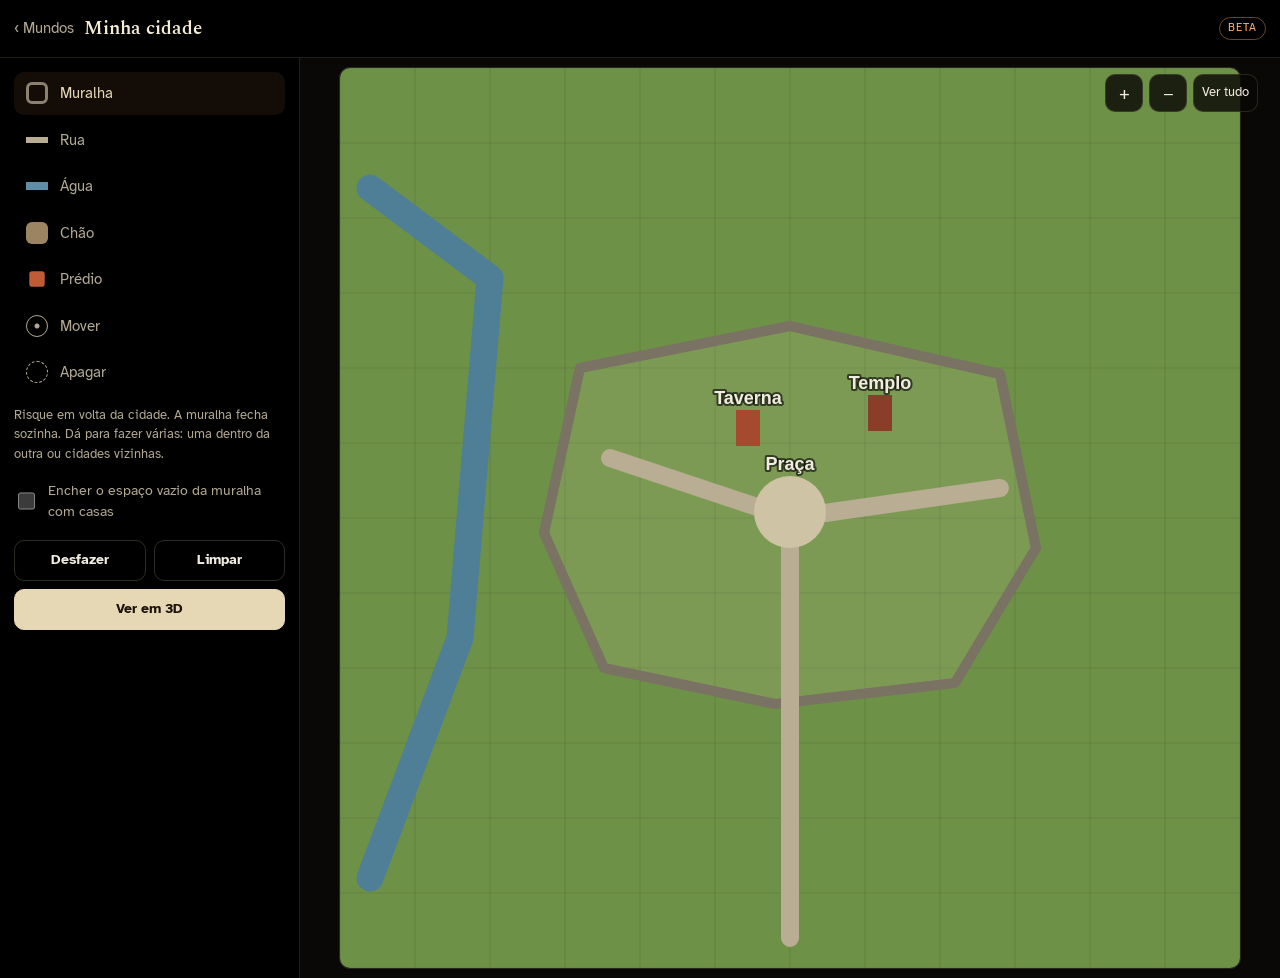
==== commit 54e2de0a: "Cidade beta: pincel Chão (grama, terra, pedra) por cima da água; muralha é construída sobre lago Co-" ====
--- a/site/cidade-beta.html
+++ b/site/cidade-beta.html
@@ -4,11 +4,11 @@
 <meta charset="utf-8">
 <meta name="viewport" content="width=device-width,initial-scale=1,viewport-fit=cover">
 <meta name="theme-color" content="#0b0b0d">
-<meta name="sm-versao" content="20261113h">
+<meta name="sm-versao" content="20261113i">
 <link rel="icon" href="data:,">
 <title>Desenhar cidade · Mundo de UDA</title>
 <link rel="stylesheet" href="https://fonts.googleapis.com/css2?family=Spectral:wght@600&family=Atkinson+Hyperlegible:wght@400;700&display=swap">
-<link rel="stylesheet" href="js/base.css?v=20261113h">
+<link rel="stylesheet" href="js/base.css?v=20261113i">
 <style>
 /* Cidade desenhada à mão (BETA, 13/11/2026). Escolhe o pincel e risca; "Ver em 3D" abre cidade.html?desenho=1.
    O desenho fica só neste aparelho (localStorage "sm-cidade-beta"); ainda não vai para o banco. */
@@ -24,7 +24,7 @@
 .tipos{display:flex;gap:6px;overflow-x:auto;padding:8px max(14px,env(safe-area-inset-left,0px)) 0}
 .tipos button{all:unset;cursor:pointer;flex:none;border:1px solid var(--line);border-radius:99px;padding:6px 12px;font-size:13px;color:var(--mute)}
 .tipos button[aria-pressed=true]{background:var(--perg);color:#1a1510;border-color:var(--perg);font-weight:700}
-.ferr{display:grid;grid-template-columns:repeat(6,1fr);padding:8px 4px 4px}
+.ferr{display:grid;grid-template-columns:repeat(7,1fr);padding:8px 4px 4px}
 .ferr button{all:unset;cursor:pointer;display:grid;justify-items:center;gap:3px;padding:6px 2px;font-size:12px;color:var(--mute);border-radius:10px}
 .ferr button[aria-pressed=true]{color:var(--perg);background:var(--card)}
 .ferr i{width:22px;height:22px;border-radius:6px;display:block}
@@ -50,9 +50,15 @@
     <button type="button" data-f="muralha" aria-pressed="true"><i style="border:3px solid #8a8170"></i>Muralha</button>
     <button type="button" data-f="rua" aria-pressed="false"><i style="background:linear-gradient(transparent 38%,#b9ad94 38% 62%,transparent 62%)"></i>Rua</button>
     <button type="button" data-f="agua" aria-pressed="false"><i style="background:linear-gradient(transparent 30%,#5f8fa8 30% 70%,transparent 70%)"></i>Água</button>
+    <button type="button" data-f="chao" aria-pressed="false"><i style="background:#9c8463;border-radius:6px"></i>Chão</button>
     <button type="button" data-f="predio" aria-pressed="false"><i style="background:#c05c35;border-radius:4px;transform:scale(.7)"></i>Prédio</button>
     <button type="button" data-f="mover" aria-pressed="false"><i style="border:1.6px solid var(--mute);border-radius:50%;background:radial-gradient(circle,var(--mute) 0 2px,transparent 3px)"></i>Mover</button>
     <button type="button" data-f="apagar" aria-pressed="false"><i style="border:1.6px dashed var(--mute);border-radius:50%"></i>Apagar</button>
+  </div>
+  <div class="tipos" id="tipos-chao" hidden role="group" aria-label="Tipo de chão">
+    <button type="button" data-c="grama" aria-pressed="false">Grama</button>
+    <button type="button" data-c="terra" aria-pressed="true">Terra</button>
+    <button type="button" data-c="pedra" aria-pressed="false">Pedra</button>
   </div>
   <div class="tipos" id="tipos" hidden role="group" aria-label="Tipo de prédio">
     <button type="button" data-t="casa" aria-pressed="true">Casa</button>
@@ -73,11 +79,11 @@
 
 <script>
 const $ = s => document.querySelector(s), cv = $("#cv"), x = cv.getContext("2d"), MEIA = 300, CHAVE = "sm-cidade-beta";
-const DICAS = { muralha: "Risque em volta da cidade. A muralha fecha sozinha. Dá para fazer várias: uma dentro da outra ou cidades vizinhas.", rua: "Risque as ruas. Onde a rua cruza a muralha nasce um portão; sem rua, o portão fica ao sul.", agua: "Risque um rio. Para um lago, risque em volta e volte ao começo. Rua por cima da água vira ponte.", predio: "Escolha o tipo e toque onde ele fica.", apagar: "Toque numa rua, rio ou prédio para apagar.", mover: "Arraste algo que já está no desenho para mudá-lo de lugar. Toque num prédio para girar. Arrastando o vazio, você anda pelo desenho." };
-let F = "muralha", TIPO = "casa", D = ler(), HIST = [], traco = null, LIMPAR = 0;
-function ler() { try { const d = JSON.parse(localStorage.getItem(CHAVE)); if (d && typeof d === "object") return { nome: d.nome || "Minha cidade", encher: !!d.encher, muralhas: d.muralhas || (d.muralha ? [d.muralha] : []), ruas: d.ruas || [], agua: d.agua || [], predios: d.predios || [] } } catch (e) { } return exemplo() }
+const DICAS = { muralha: "Risque em volta da cidade. A muralha fecha sozinha. Dá para fazer várias: uma dentro da outra ou cidades vizinhas.", rua: "Risque as ruas. Onde a rua cruza a muralha nasce um portão; sem rua, o portão fica ao sul.", agua: "Risque um rio. Para um lago, risque em volta e volte ao começo. Rua por cima da água vira ponte.", predio: "Escolha o tipo e toque onde ele fica.", chao: "Risque em volta da área. Ela vira chão, mesmo em cima da água: boa para ilha no lago.", apagar: "Toque numa rua, rio, prédio, muralha ou chão para apagar.", mover: "Arraste algo que já está no desenho para mudá-lo de lugar. Toque num prédio para girar. Arrastando o vazio, você anda pelo desenho." };
+let F = "muralha", TIPO = "casa", TCHAO = "terra", D = ler(), HIST = [], traco = null, LIMPAR = 0;
+function ler() { try { const d = JSON.parse(localStorage.getItem(CHAVE)); if (d && typeof d === "object") return { nome: d.nome || "Minha cidade", encher: !!d.encher, chao: d.chao || [], muralhas: d.muralhas || (d.muralha ? [d.muralha] : []), ruas: d.ruas || [], agua: d.agua || [], predios: d.predios || [] } } catch (e) { } return exemplo() }
 /* primeira vez: um exemplo pronto, para ver como funciona */
-function exemplo() { return { nome: "Minha cidade", encher: false, muralhas: [[[-70, -50], [0, -64], [70, -48], [82, 10], [55, 55], [-5, 62], [-62, 50], [-82, 5]]], ruas: [[[0, 140], [0, 0], [-60, -20]], [[0, 0], [70, -10]]], agua: [[[-140, -110], [-100, -80], [-110, 40], [-140, 120]]], predios: [{ x: 0, z: -2, t: "praca" }, { x: -14, z: -30, t: "taverna" }, { x: 30, z: -35, t: "templo" }] } }
+function exemplo() { return { nome: "Minha cidade", encher: false, chao: [], muralhas: [[[-70, -50], [0, -64], [70, -48], [82, 10], [55, 55], [-5, 62], [-62, 50], [-82, 5]]], ruas: [[[0, 140], [0, 0], [-60, -20]], [[0, 0], [70, -10]]], agua: [[[-140, -110], [-100, -80], [-110, 40], [-140, 120]]], predios: [{ x: 0, z: -2, t: "praca" }, { x: -14, z: -30, t: "taverna" }, { x: 30, z: -35, t: "templo" }] } }
 function gravar() { D.nome = $("#nome").value.trim() || "Minha cidade"; try { localStorage.setItem(CHAVE, JSON.stringify(D)) } catch (e) { } }
 function guardarHist() { HIST.push(JSON.stringify(D)); if (HIST.length > 60) HIST.shift() }
 $("#nome").value = D.nome; $("#nome").oninput = gravar;
@@ -96,6 +102,7 @@
 function simplificar(P, tol) { if (P.length < 3) return P; const a = P[0], b = P[P.length - 1]; let im = 0, dm = 0; for (let i = 1; i < P.length - 1; i++) { const d = dSeg(P[i], a, b); if (d > dm) { dm = d; im = i } } return dm > tol ? simplificar(P.slice(0, im + 1), tol).slice(0, -1).concat(simplificar(P.slice(im), tol)) : [a, b] }
 function dSeg(p, a, b) { const dx = b[0] - a[0], dz = b[1] - a[1], L2 = dx * dx + dz * dz || 1, t = Math.max(0, Math.min(1, ((p[0] - a[0]) * dx + (p[1] - a[1]) * dz) / L2)); return Math.hypot(p[0] - a[0] - t * dx, p[1] - a[1] - t * dz) }
 const lago = l => l.length >= 3 && Math.hypot(l[0][0] - l[l.length - 1][0], l[0][1] - l[l.length - 1][1]) < 15;   // risco de água que volta ao começo = lago (a cidade 3D usa a mesma regra)
+const dentro = (p, P) => { let d = false; for (let i = 0, j = P.length - 1; i < P.length; j = i++) { const [xi, zi] = P[i], [xj, zj] = P[j]; if ((zi > p[1]) !== (zj > p[1]) && p[0] < (xj - xi) * (p[1] - zi) / (zj - zi) + xi) d = !d } return d };
 const dLinha = (p, l) => { let d = 1e9; for (let i = 1; i < l.length; i++) d = Math.min(d, dSeg(p, l[i - 1], l[i])); return d };
 
 function desenhar() {
@@ -105,13 +112,15 @@
   if (V.z >= 3) grade(5, "rgba(0,0,0,.05)"); grade(25, "rgba(0,0,0,.1)");
   const linha = (l, cor, larg, fechar) => { if (!l || l.length < 2) return; x.strokeStyle = cor; x.lineWidth = larg * K; x.lineCap = x.lineJoin = "round"; x.beginPath(); l.forEach((p, i) => { const [a, b] = aTela(p); i ? x.lineTo(a, b) : x.moveTo(a, b) }); if (fechar) x.closePath(); x.stroke() };
   D.agua.forEach(l => { if (lago(l)) { x.fillStyle = "#4f7f96"; x.beginPath(); l.forEach((p, i) => { const [a, b] = aTela(p); i ? x.lineTo(a, b) : x.moveTo(a, b) }); x.closePath(); x.fill() } else linha(l, "#4f7f96", 9) });
+  const CORC = { grama: "#7ea356", terra: "#9c8463", pedra: "#aaa18c" };
+  D.chao.forEach(c => { x.fillStyle = CORC[c.t] || CORC.terra; x.beginPath(); c.p.forEach((p, i) => { const [a, b] = aTela(p); i ? x.lineTo(a, b) : x.moveTo(a, b) }); x.closePath(); x.fill(); x.strokeStyle = "rgba(0,0,0,.18)"; x.lineWidth = 1.5; x.stroke() });
   D.muralhas.forEach(m => { x.fillStyle = "rgba(230,216,181,.12)"; x.beginPath(); m.forEach((p, i) => { const [a, b] = aTela(p); i ? x.lineTo(a, b) : x.moveTo(a, b) }); x.closePath(); x.fill(); linha(m, "#7a7262", 3.4, true) });
   D.ruas.forEach(l => linha(l, "#b9ad94", 6));
   const COR = { casa: "#b5512f", taverna: "#a5492f", templo: "#8a3d28", torre: "#6e3424", praca: "#cfc3a6" }, TAM = { casa: [6, 10], taverna: [8, 12], templo: [8, 12], torre: [4, 4], praca: [24, 24] }, NOME = { casa: "Casa", taverna: "Taverna", templo: "Templo", torre: "Torre", praca: "Praça" };
   D.predios.forEach(p => { const [a, b] = aTela([p.x, p.z]), [w, h] = (TAM[p.t] || TAM.casa).map(v => v * K); x.fillStyle = COR[p.t] || COR.casa; if (p.t === "praca") { x.beginPath(); x.arc(a, b, w / 2, 0, 6.29); x.fill() } else { x.save(); x.translate(a, b); x.rotate((p.r || 0) * Math.PI / 180); x.fillRect(-w / 2, -h / 2, w, h); if (SEL === p) { x.strokeStyle = "#ffb070"; x.lineWidth = 3; x.strokeRect(-w / 2 - 3, -h / 2 - 3, w + 6, h + 6) } x.restore() }
     if (SEL === p && p.t === "praca") { x.strokeStyle = "#ffb070"; x.lineWidth = 3; x.beginPath(); x.arc(a, b, w / 2 + 3, 0, 6.29); x.stroke() }
     x.font = "600 " + Math.round(Math.max(18, Math.min(30, 4 * K))) + "px 'Atkinson Hyperlegible',sans-serif"; x.textAlign = "center"; x.lineWidth = 4; x.strokeStyle = "rgba(0,0,0,.6)"; x.strokeText(NOME[p.t], a, b - h / 2 - 6); x.fillStyle = "#f1ebe0"; x.fillText(NOME[p.t], a, b - h / 2 - 6) });
-  if (traco) linha(traco.p, F === "agua" ? "#5f8fa8" : F === "rua" ? "#b9ad94" : "#7a7262", F === "agua" ? 9 : F === "rua" ? 6 : 3.4);
+  if (traco) linha(traco.p, F === "agua" ? "#5f8fa8" : F === "rua" ? "#b9ad94" : F === "chao" ? "#c9b48e" : "#7a7262", F === "agua" ? 9 : F === "rua" ? 6 : F === "chao" ? 1.5 : 3.4);
 }
 
 /* dedos na tela: 1 dedo desenha (ou arrasta, com Mover); 2 dedos aproximam e arrastam, e cancelam o risco que tinha começado */
@@ -124,6 +133,7 @@
   if (melhor) return melhor;
   [...D.ruas, ...D.agua].forEach(l => { const d = dLinha(p, l); if (d < dm) { dm = d; melhor = { mover: arrastaLinha(l) } } });
   D.muralhas.forEach(m => { const d = dLinha(p, [...m, m[0]]); if (d < dm) { dm = d; melhor = { mover: arrastaLinha(m) } } });
+  if (!melhor) for (let i = D.chao.length - 1; i >= 0; i--) if (dentro(p, D.chao[i].p)) return { mover: arrastaLinha(D.chao[i].p) };
   return melhor;
 }
 function mostrarGiro() { $("#giro").hidden = !SEL || SEL.t === "praca" || F !== "mover" }
@@ -147,11 +157,13 @@
   const comp = P.reduce((s, q, i) => i ? s + Math.hypot(q[0] - P[i - 1][0], q[1] - P[i - 1][1]) : 0, 0);
   if (P.length >= 2 && comp > 2) { guardarHist();
     if (F === "muralha") { if (Math.hypot(P[0][0] - P[P.length - 1][0], P[0][1] - P[P.length - 1][1]) < Math.max(4, 12 / V.z)) P.pop(); if (P.length >= 3) D.muralhas.push(P); else HIST.pop() }
+    else if (F === "chao") { if (Math.hypot(P[0][0] - P[P.length - 1][0], P[0][1] - P[P.length - 1][1]) < Math.max(4, 12 / V.z)) P.pop(); if (P.length >= 3) D.chao.push({ p: P, t: TCHAO }); else HIST.pop() }
     else (F === "rua" ? D.ruas : D.agua).push(P); gravar() }
   desenhar() };
 cv.addEventListener("pointerup", soltar); cv.addEventListener("pointercancel", soltar);
 /* computador: rodinha do mouse aproxima onde o mouse está */
 cv.addEventListener("wheel", e => { e.preventDefault(); zoomEm(pxCanvas(e), e.deltaY < 0 ? 1.2 : 1 / 1.2) }, { passive: false });
+document.querySelectorAll("#tipos-chao [data-c]").forEach(b => b.onclick = () => { TCHAO = b.dataset.c; document.querySelectorAll("#tipos-chao [data-c]").forEach(c => c.setAttribute("aria-pressed", String(c === b))) });
 $("#g-esq").onclick = () => girar(-15); $("#g-dir").onclick = () => girar(15); $("#g-90").onclick = () => girar(90);
 $("#z-mais").onclick = () => zoomEm([cv.width / 2, cv.height / 2], 1.5);
 $("#z-menos").onclick = () => zoomEm([cv.width / 2, cv.height / 2], 1 / 1.5);
@@ -162,14 +174,15 @@
   D.ruas.forEach((l, i) => { const d = dLinha(p, l); if (d < dm) { dm = d; melhor = () => D.ruas.splice(i, 1) } });
   D.agua.forEach((l, i) => { const d = dLinha(p, l); if (d < dm) { dm = d; melhor = () => D.agua.splice(i, 1) } });
   D.muralhas.forEach((m, i) => { const d = dLinha(p, [...m, m[0]]); if (d < dm) { dm = d; melhor = () => D.muralhas.splice(i, 1) } });
+  if (!melhor) for (let i = D.chao.length - 1; i >= 0; i--) if (dentro(p, D.chao[i].p)) { melhor = () => D.chao.splice(i, 1); break }
   if (melhor) { guardarHist(); melhor(); gravar(); desenhar() }
 }
 
-document.querySelectorAll(".ferr [data-f]").forEach(b => b.onclick = () => { F = b.dataset.f; document.querySelectorAll(".ferr [data-f]").forEach(c => c.setAttribute("aria-pressed", String(c === b))); $("#tipos").hidden = F !== "predio"; SEL = null; mostrarGiro(); desenhar(); $("#dica").textContent = DICAS[F] });
+document.querySelectorAll(".ferr [data-f]").forEach(b => b.onclick = () => { F = b.dataset.f; document.querySelectorAll(".ferr [data-f]").forEach(c => c.setAttribute("aria-pressed", String(c === b))); $("#tipos").hidden = F !== "predio"; $("#tipos-chao").hidden = F !== "chao"; SEL = null; mostrarGiro(); desenhar(); $("#dica").textContent = DICAS[F] });
 document.querySelectorAll("#tipos [data-t]").forEach(b => b.onclick = () => { TIPO = b.dataset.t; document.querySelectorAll("#tipos [data-t]").forEach(c => c.setAttribute("aria-pressed", String(c === b))) });
 $("#bt-desfazer").onclick = () => { const h = HIST.pop(); if (h) { D = JSON.parse(h); SEL = null; mostrarGiro(); gravar(); desenhar() } };
 $("#bt-limpar").onclick = e => { const b = e.currentTarget; if (!LIMPAR) { LIMPAR = 1; b.textContent = "Toque de novo"; setTimeout(() => { LIMPAR = 0; b.textContent = "Limpar" }, 2500); return }
-  LIMPAR = 0; b.textContent = "Limpar"; guardarHist(); D = { nome: D.nome, encher: D.encher, muralhas: [], ruas: [], agua: [], predios: [] }; SEL = null; mostrarGiro(); gravar(); desenhar() };
+  LIMPAR = 0; b.textContent = "Limpar"; guardarHist(); D = { nome: D.nome, encher: D.encher, chao: [], muralhas: [], ruas: [], agua: [], predios: [] }; SEL = null; mostrarGiro(); gravar(); desenhar() };
 $("#bt-3d").onclick = () => { gravar(); location.href = "cidade.html?desenho=1&v=" + encodeURIComponent((document.querySelector('meta[name="sm-versao"]') || {}).content || "") + "&nome=" + encodeURIComponent(D.nome) };
 $("#dica").textContent = DICAS[F]; gravar(); desenhar();
 </script>
